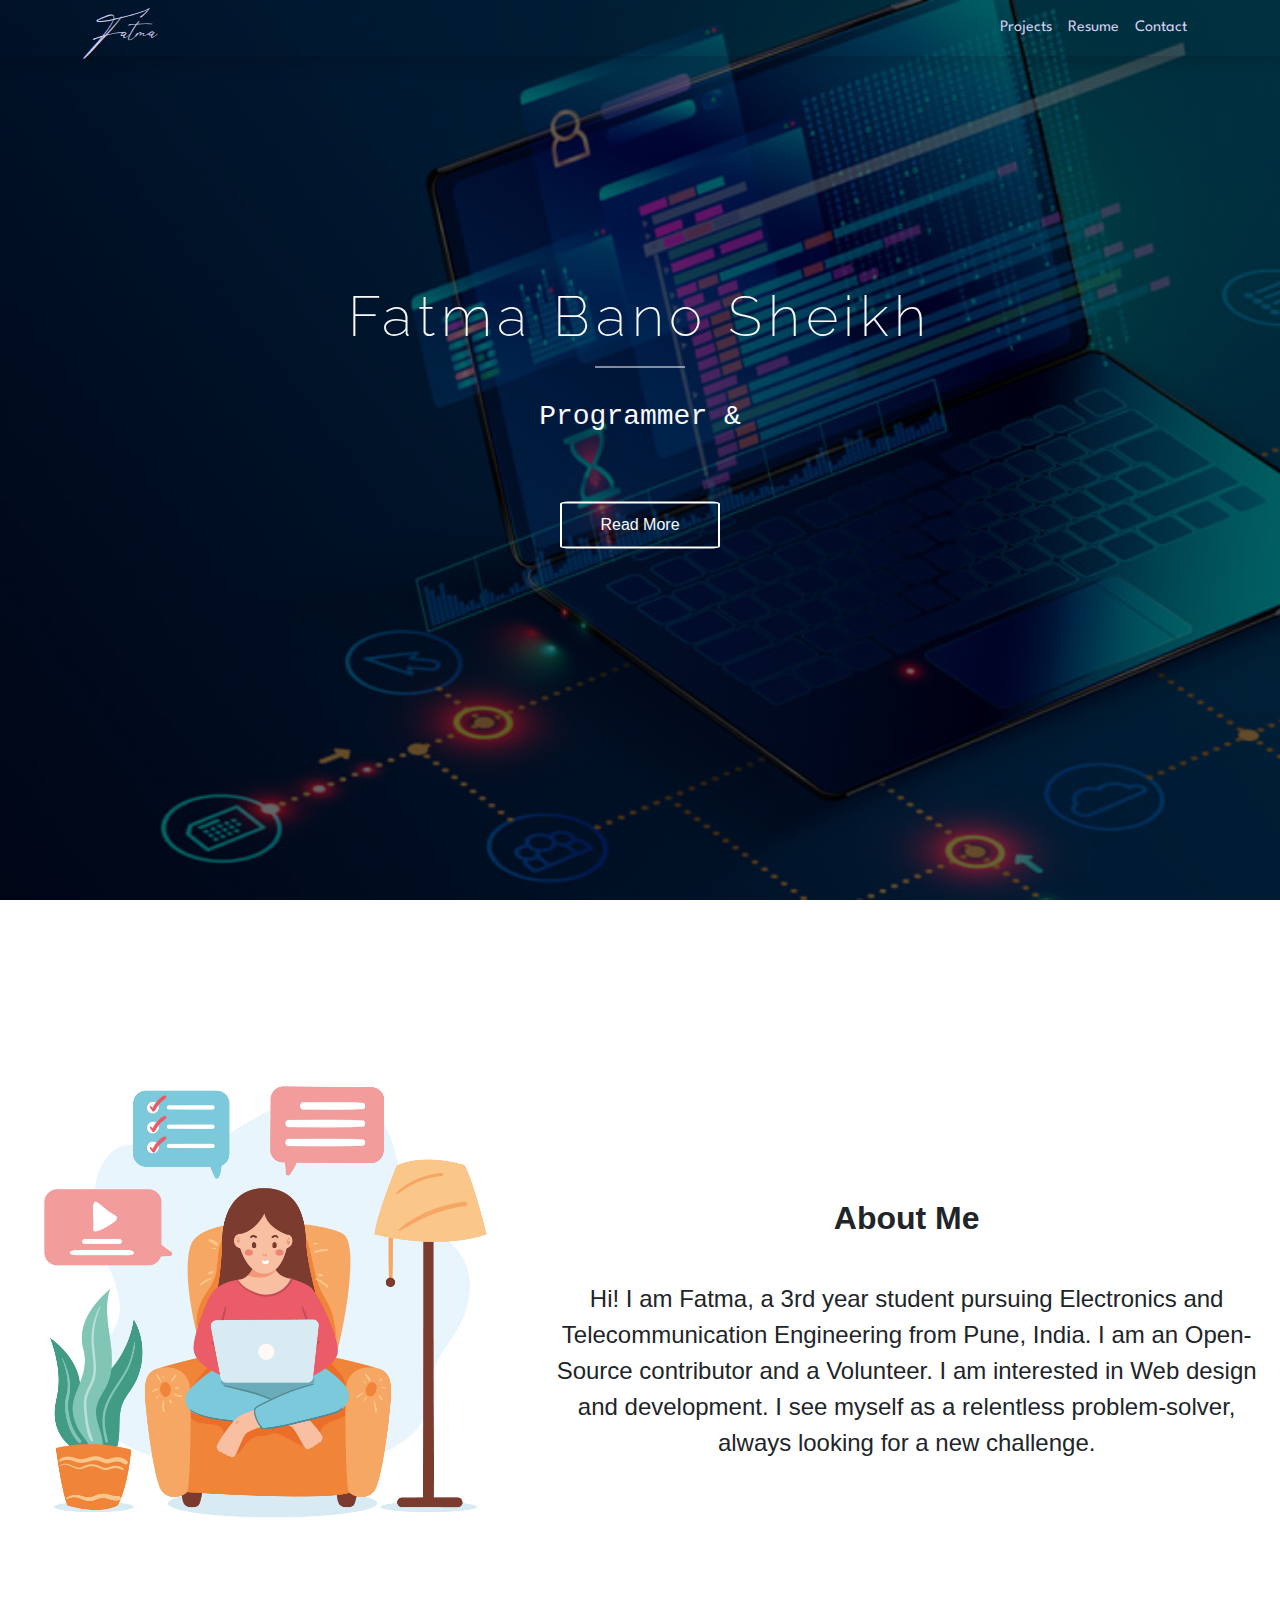
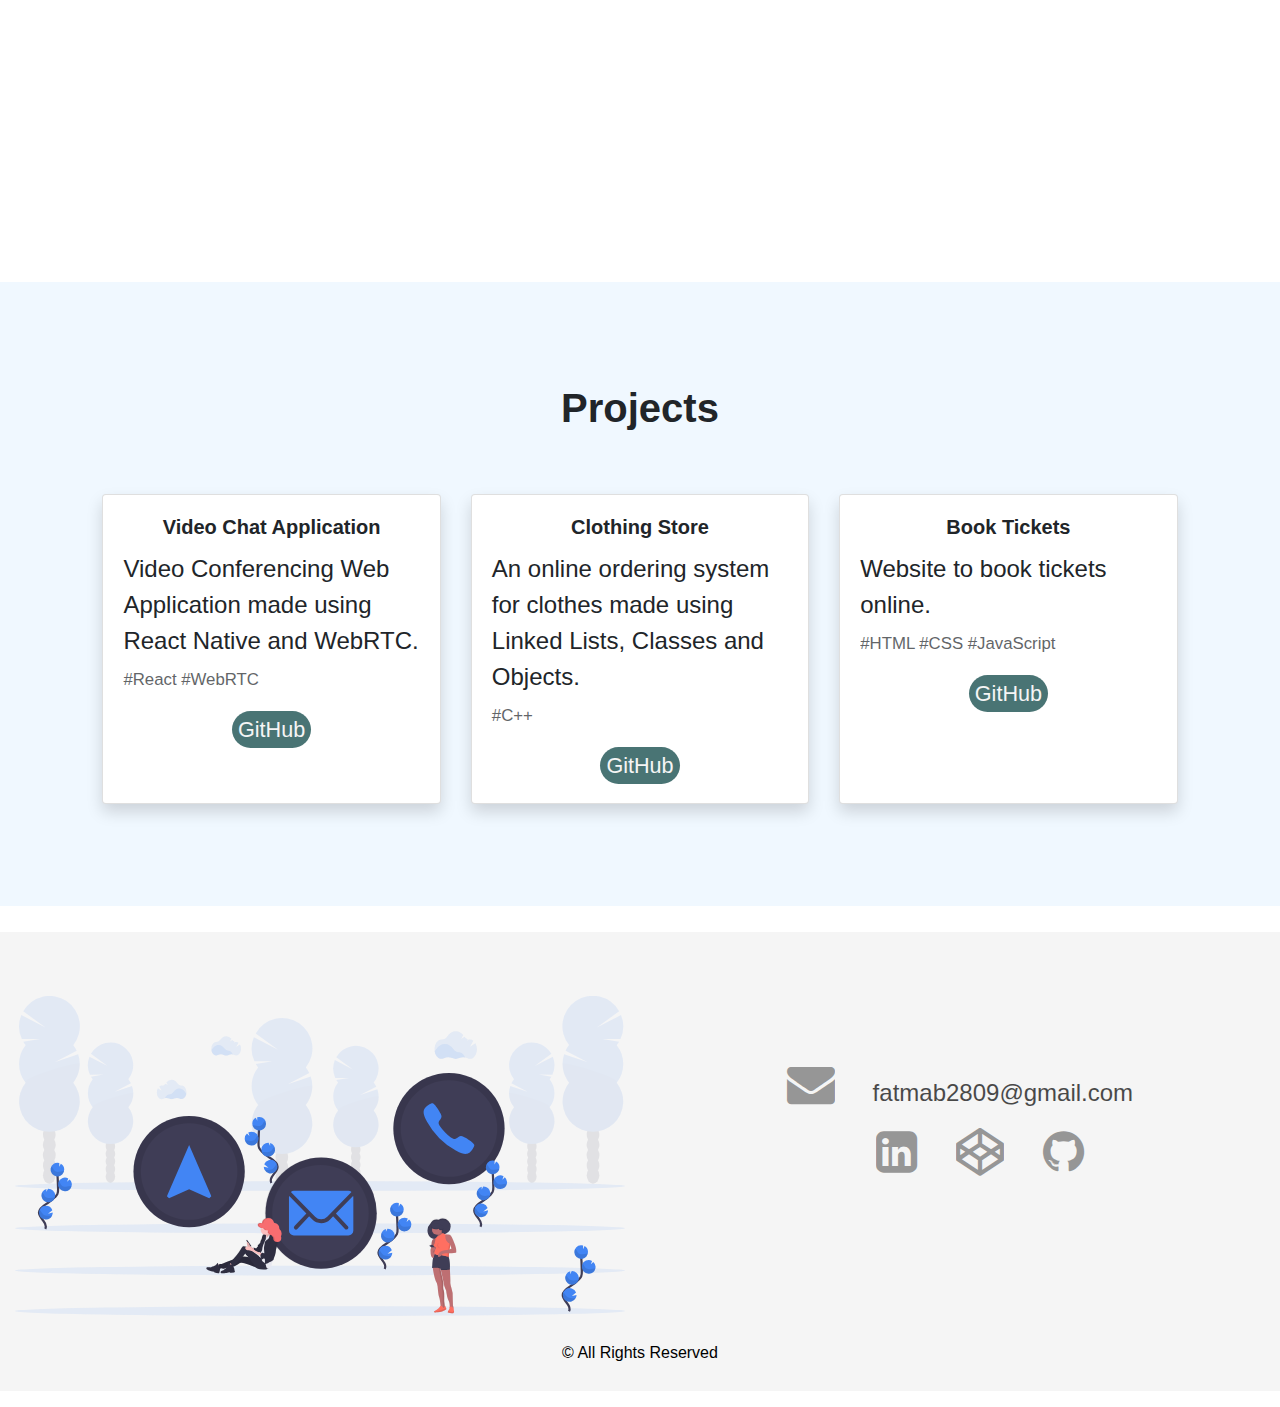
==== index.html @ 67e37844 "url canonicalization" ====
<!DOCTYPE html>
<html lang="en">	
	<head>
		<!-- Global site tag (gtag.js) - Google Analytics -->
<script async src="https://www.googletagmanager.com/gtag/js?id=G-5P81C9EN9Z"></script>
<script>
  window.dataLayer = window.dataLayer || [];
  function gtag(){dataLayer.push(arguments);}
  gtag('js', new Date());

  gtag('config', 'G-5P81C9EN9Z');
</script>
		<title>Fatma Sheikh</title>
		<meta charset="utf-8">
		<meta name="viewport" content="width=device-width, initial-scale=1">
		<meta name="description" content="Student at MKSSS's Cummins College of Engineering, Pune. Web Developer.">
		<meta name="keywords" content="Fatma Bano Sheikh, Fatma Sheikh, Fatma, Fatma Bano, Fatima Sheikh, student, cummins college, web developer">
		<link rel="canonical" href="https://fatmasheikh.netlify.app/">
		<link rel="apple-touch-icon" sizes="180x180" href="favicon_io/apple-touch-icon.png">
		<link rel="icon" type="image/png" sizes="32x32" href="favicon_io/favicon-32x32.png">
		<link rel="icon" type="image/png" sizes="16x16" href="favicon_io/favicon-16x16.png">
		<link rel="manifest" href="favicon_io/site.webmanifest">
		<link rel="stylesheet" href="https://stackpath.bootstrapcdn.com/font-awesome/4.7.0/css/font-awesome.min.css" />

		<script src="https://ajax.googleapis.com/ajax/libs/jquery/3.5.1/jquery.min.js"></script>
		<link rel="stylesheet" href="https://stackpath.bootstrapcdn.com/bootstrap/4.3.1/css/bootstrap.min.css" integrity="sha384-ggOyR0iXCbMQv3Xipma34MD+dH/1fQ784/j6cY/iJTQUOhcWr7x9JvoRxT2MZw1T" crossorigin="anonymous">
		<link rel="stylesheet" href="css/styles.css" />
		<script type="text/javascript">
		var speed=60, i=0;
		var txt="Programmer & Web Developer";
		function typewriter(){
			if(i<txt.length)
			{
				document.getElementById('type').innerHTML+=txt.charAt(i);
				i++;
				setTimeout(typewriter,speed);
			}
		};
		function smoothscroll(e){
			if(e.innerHTML=="Projects")
			{
				document.querySelector("#projects").scrollIntoView({ behavior: 'smooth' });
			}
			console.log(e.innerHTML);
			if(e.innerHTML=="Read More")
			{
				document.querySelector("#intro").scrollIntoView({ behavior: 'smooth' });
			}
			if(e.innerHTML=="Contact")
			{
				document.querySelector("#connect").scrollIntoView({behavior: 'smooth'});
			}
		};
	</script>
 	
</head>
	<body onload="typewriter()">
	<div id="container">
		<!--Navigation-->
		<nav class="navbar navbar-expand-lg navbar-light bg-light shadow ">
  <div class="container">
    <a class="navbar-brand" href="index.html">Fatma</a>
    <button class="navbar-toggler" type="button" data-toggle="collapse" data-target="#navbarResponsive" aria-controls="navbarResponsive" aria-expanded="false" aria-label="Toggle navigation">
          <span class="navbar-toggler-icon"></span>
        </button>
    <div class="collapse navbar-collapse" id="navbarResponsive">
      <ul class="navbar-nav ml-auto">
        <!-- <li class="nav-item active">
          <a class="nav-link" href="index.html">Home
                <span class="sr-only">(current)</span>
              </a>
        </li> -->
        <li class="nav-item">
          <a class="nav-link" onclick="smoothscroll(this)">Projects</a>
        </li>
		<li class="nav-item">
          <a class="nav-link" target="_blank" href="https://drive.google.com/file/d/1CcFEga8HTwQ_sNkXRz-5Oek2dpsrwOah/view?usp=sharing">Resume</a>
        </li>
        <li class="nav-item">
          <a class="nav-link" onclick="smoothscroll(this)">Contact</a>
        </li>
      </ul>
    </div>
  </div>
</nav>
		<!--Hero Section-->
	<section class="hero text-center text-light" >
		<div class="text">
			<div class="wrap">
			<h2>Fatma Bano Sheikh</h2><br>
			<h3 id="type" ></h3><br><br><br>
			<a onclick="smoothscroll(this)">Read More</a>
		</div>
		</div>
	</section>
	
	<main>
	<!--Intro part-->
	<section id="intro" class="container-fluid">
		<div class="row">
			<div class="col-md-5 image">
				<img src="./images/3651859.jpg" class="img-responsive" alt="me">
			</div>
			<div class="col-md-7">
				<h2><b>About Me</b></h2>
				<p>Hi! I am Fatma, a 3rd year student pursuing Electronics and Telecommunication Engineering from Pune, India. I am an Open-Source contributor and a Volunteer. I am interested in Web design and development. I see myself as a relentless problem-solver, always looking for a new challenge. </p>
			</div>
		</div>
		<!--Add work experience-->
	</section>

	<!--Projects-->
	<section id="projects" class="container-fluid">
		<h1><b>Projects</b></h1>
		<div class="row">
			
			<div class="col-sm-6 col-md-4">
			  <div class="card shadow">
				  <div class="card-body">
					  <h5 class="card-title"><b>Video Chat Application</b></h5>
					  <p class="card-text">Video Conferencing Web Application made using React Native and WebRTC.
					  <br><span>#React #WebRTC</span></p> 
					  <a href="https://github.com/fatmab2809/video-conference-app" target="_blank">GitHub</a>
				  </div>
			  </div>
		  </div>

		  <div class="col-sm-6 col-md-4">
			<div class="card shadow">
				<div class="card-body">
					<h5 class="card-title"><b>Clothing Store</b></h5>
					<p class="card-text">An online ordering system for clothes made using Linked Lists, Classes and Objects.
					<br><span>#C++</span></p>
					<a href="https://github.com/Vanshika-2001/Buffer/tree/master/Clothing%20Store" target="_blank">GitHub</a>
				</div>
			</div>
		</div>

		<div class="col-sm-6 col-md-4">
			<div class="card shadow">
				<div class="card-body">
					<h5 class="card-title"><b>Book Tickets</b></h5>
					<p class="card-text">Website to book tickets online.
						<br><span>#HTML #CSS #JavaScript</span>
					</p>
					<a href="https://github.com/fatmab2809/bookticket" target="_blank">GitHub</a>
				</div>
			</div>
		</div>

		</div>
	</section>

</main>		
</div>
	<!--Contact-->
	<footer id="connect">
		<div class="container-fluid">
			<div class="row">
				<div class="col-md-6">
					<img src="images/contact.svg" alt="social media connect">
				</div>
				<div class="col-md-6 contacts">
					<a target="_blank" href="mailto:fatmab2809@gmail.com"><i class="fa fa-envelope fa-2x" aria-hidden="true"></i> &nbsp;fatmab2809@gmail.com</a>
					<ul>
						<li><a href="https://www.linkedin.com/in/fatma-bano-sheikh-063661198/" target="_blank"><i class="fa fa-linkedin-square fa-2x" aria-hidden="true" title="LinkedIn"><p class="sr-only">LinkedIn</p></i></a></li>
						<li><a href="https://codepen.io/Fatmabano" target="_blank"><i class="fa fa-codepen fa-2x"  aria-hidden="true" title="CodePen"></i><p class="sr-only">CodePen</p></a></li>
						<li><a href="https://github.com/fatmab2809" target="_blank" ><i class="fa fa-github fa-2x" aria-hidden="true" title="GitHub"></i><p class="sr-only">GitHub</p></a></li>
					</ul>
				</div>
			</div>
		</div>
		
		<p class="copyright">&#169; All Rights Reserved</p>
	</footer>
	<!---Script tags-->	
		<script src="https://code.jquery.com/jquery-3.5.1.min.js" integrity="sha256-9/aliU8dGd2tb6OSsuzixeV4y/faTqgFtohetphbbj0=" crossorigin="anonymous"></script>
		<script src="https://maxcdn.bootstrapcdn.com/bootstrap/3.4.1/js/bootstrap.min.js"></script>
		<script src="https://ajax.googleapis.com/ajax/libs/jquery/3.5.1/jquery.min.js"></script>
		<script src="https://stackpath.bootstrapcdn.com/bootstrap/4.5.0/js/bootstrap.bundle.min.js"></script>

 </body>
</html>
---- css/styles.css ----
@import url('https://fonts.googleapis.com/css2?family=Courgette&family=Oswald&family=Raleway&family=Roboto+Slab:wght@500&family=Spartan:wght@500&display=swap');

/*#loader { 
            border: 12px solid #f3f3f3; 
            border-radius: 50%; 
            border-top: 12px solid #444444; 
            width: 70px; 
            height: 70px; 
            animation: spin 1s linear infinite; 
        } 
          
     @keyframes spin { 
            100% { 
                transform: rotate(360deg); 
            } 
        } 
          
    .center { 
            position: absolute; 
            top: 0; 
            bottom: 0; 
            left: 0; 
            right: 0; 
            margin: auto; 
        } 
	*/

.navbar {
  background-image:
linear-gradient(
      rgba(0, 0, 0, 0.6),
      rgba(0, 0, 0, 0.6)
    ),
    url('../images/bg.jpg');
  background-attachment: fixed;
  font-family: 'Spartan', sans-serif;
   background-size:cover;
}
.hero{
  background-image: linear-gradient(
      rgba(0, 0, 0, 0.6),
      rgba(0, 0, 0, 0.6)
    ),
    url('../images/bg.jpg');
  background-attachment: fixed;
  background-size:cover;
  height:100vh;
}
@media screen and (max-width:600px)
{
  .navbar {
  background-image:
			linear-gradient(
		  rgba(0, 0, 0, 0.6),
		  rgba(0, 0, 0, 0.6)),
		  url('../images/bg.jpg');
		  background-position:center;
	}
	.hero{
			background-image: linear-gradient(
			  rgba(0, 0, 0, 0.6),
			  rgba(0, 0, 0, 0.6)
			),
			url('../images/bg.jpg');
			background-position:center;
	}
}
.text{
	 position: relative;
	top:10%;
	right:50%;
	transform: translate(50%,50%);
	font-family: 'Advent Pro', sans-serif;
}
.text h2{
    font-family: 'Raleway', sans-serif;
    font-weight: 200;
    letter-spacing: .1em;
    font-size: 3.5em;
    line-height: 1.4em;
  }
.text h2::after{
	content:"";
	margin:auto;
	border-bottom: 1px solid white;
	width:7%;
	margin-top:12px;
	display:block;
}
.text h3{
	font-family: 'Share Tech Mono', monospace;
}
.navbar-light .navbar-nav .nav-link{
	margin:5px;
}
.navbar-light .navbar-brand,.navbar-light .navbar-nav .nav-link{
   color: rgba(211,206,236,1);
   margin-right:5px;
   padding:3px;
  text-align:center;
}
.navbar-light .navbar-toggler{
	background-color:rgb(134 161 186 / 70%);
	color:rgba(255,255,255,.8) !important;
}
.navbar-light .navbar-toggler-icon {
	color:white !important;
}
.navbar-light .navbar-brand:hover,.navbar-light .navbar-nav .nav-link:hover, .active>.nav-link:hover{
	color:rgba(255,255,255,1) !important;
}
.navbar-light .navbar-brand:focus,.navbar-light .navbar-nav .nav-link:focus{
	color:rgba(255,255,255,1);
}
/* .active>.nav-link{
	color:rgba(211,206,236,1) !important;
} */
.wrap a{
	padding:1% 3% 1% 3%;
	color:white;
	border:2px white solid;
	border-radius: 5%;
	font-family: 'Advent Pro', sans-serif;
	text-decoration:none;
}
.wrap a:hover{
	background:rgba(255,250,250,0.8);
	color:black !important;
}
body{
	text-align:center;
}
main{
	font-family: Roboto, Helvetica, sans-serif;
}
/* .center{
	padding:2em;
	margin: 3em 5em 4em 5em;
} */
#intro{
	height: 100vh;
	margin-top: 2%;
}
.col-md-7{
	padding-top: 17%;
} 
.col-md-7 p{
	padding-top: 5%;
	font-size: 1.5em;
}
.image img{
	padding-top: 12%;
	width:100%;
	height:100%;
}
@media screen and (max-width:768px) {
	#intro{
		margin-bottom: 5%;
		margin-top: 2%;
	}
	.col-md-7{
		padding-top: 0%;
	}
	#projects{
		margin-top: 50%;
	}
}
#projects{
	background-color: aliceblue;
	padding: 8%;
	margin-bottom: 2%;
}
#projects h1{
	padding-bottom: 5%;
}
.card{
	height: 100%;
	font-size: 1.5em;
}
.card-text{
	text-align: left;
	padding-top: 0%;
}
.card-body a{
	background-color: rgb(73, 116, 116);
	padding:2%;
	border-radius: 50px;
	text-decoration: none;
	color: whitesmoke;
	font-size: 0.9em;
}
.card-body a:hover{
	background-color: whitesmoke;
	color: black;
}
.card-text span{
	opacity: 0.7;
	font-size: 0.7em;
}
@media screen and (max-width:775px){
	.achievement h2{
		margin-top:0px;
		margin-bottom:7%;
	}
}

@media screen and (max-width:780px)	
{
	#bg{
	background-image:none;
	
	}
}
@media screen and (min-width:782px){
	#bg h2{
		padding:10%;
	}
}

@media screen and (min-width:782px){
	#title h2{
		padding:0%;
	}
}
#title h2{
	padding-bottom:2%;
}
#title{
	margin-left:1%;
	margin-right:1%;
}
#title a{
	color:#3613E5;
	text-decoration: none;
}	
#title a:hover{
	color:#9992bf;
}
@font-face {
	font-family: "AnthoniSignature";
	src: url(../fonts/AnthoniSignature.ttf) format("truetype"),
		url(../fonts/AnthoniSignature.woff) format("woff"),
		url(../fonts/AnthoniSignature.woff2) format("woff2");
}
	
.navbar-brand{
	font-family: "AnthoniSignature";
	font-size:20px;
	padding:.5%;
	
}

/* #container{
	min-height:100vh;
	margin-bottom:-140px;
}
#container:after{
	content:"";
	height:140px;
	display:block;
} */

footer{
	height:100%;
	
	background: whitesmoke;  /* fallback for old browsers */
	padding-top:5%;
	background-size:cover;
	margin-bottom: 0%;
}
footer a{
	font-size:1.5em;
	/* font-family: 'Raleway', serif; */
	color:black !important;
	opacity:0.7;
	transition: all 0.5s linear;
}
footer li{
	display:inline-block;
	list-style-type:none;
	margin:3%;
}
/* footer ul{
	margin-bottom:0px;
} */
li i,footer i{
	color:rgba(0, 0, 0, 0.8);
	opacity:0.7;
	transition: all 0.5s linear;
	margin-right:4%;
}
footer i:hover,li i:hover, footer a:hover{
	opacity:1;
	text-decoration:none;
}
.col-md-6 img{
	height: 100%;
	width: 100%;
	margin-bottom: 0;
}
.contacts{
	padding-top: 5%;
}
.copyright{
    text-align: center;
    font-weight:200;
	padding: 2%;
	color: black;
}
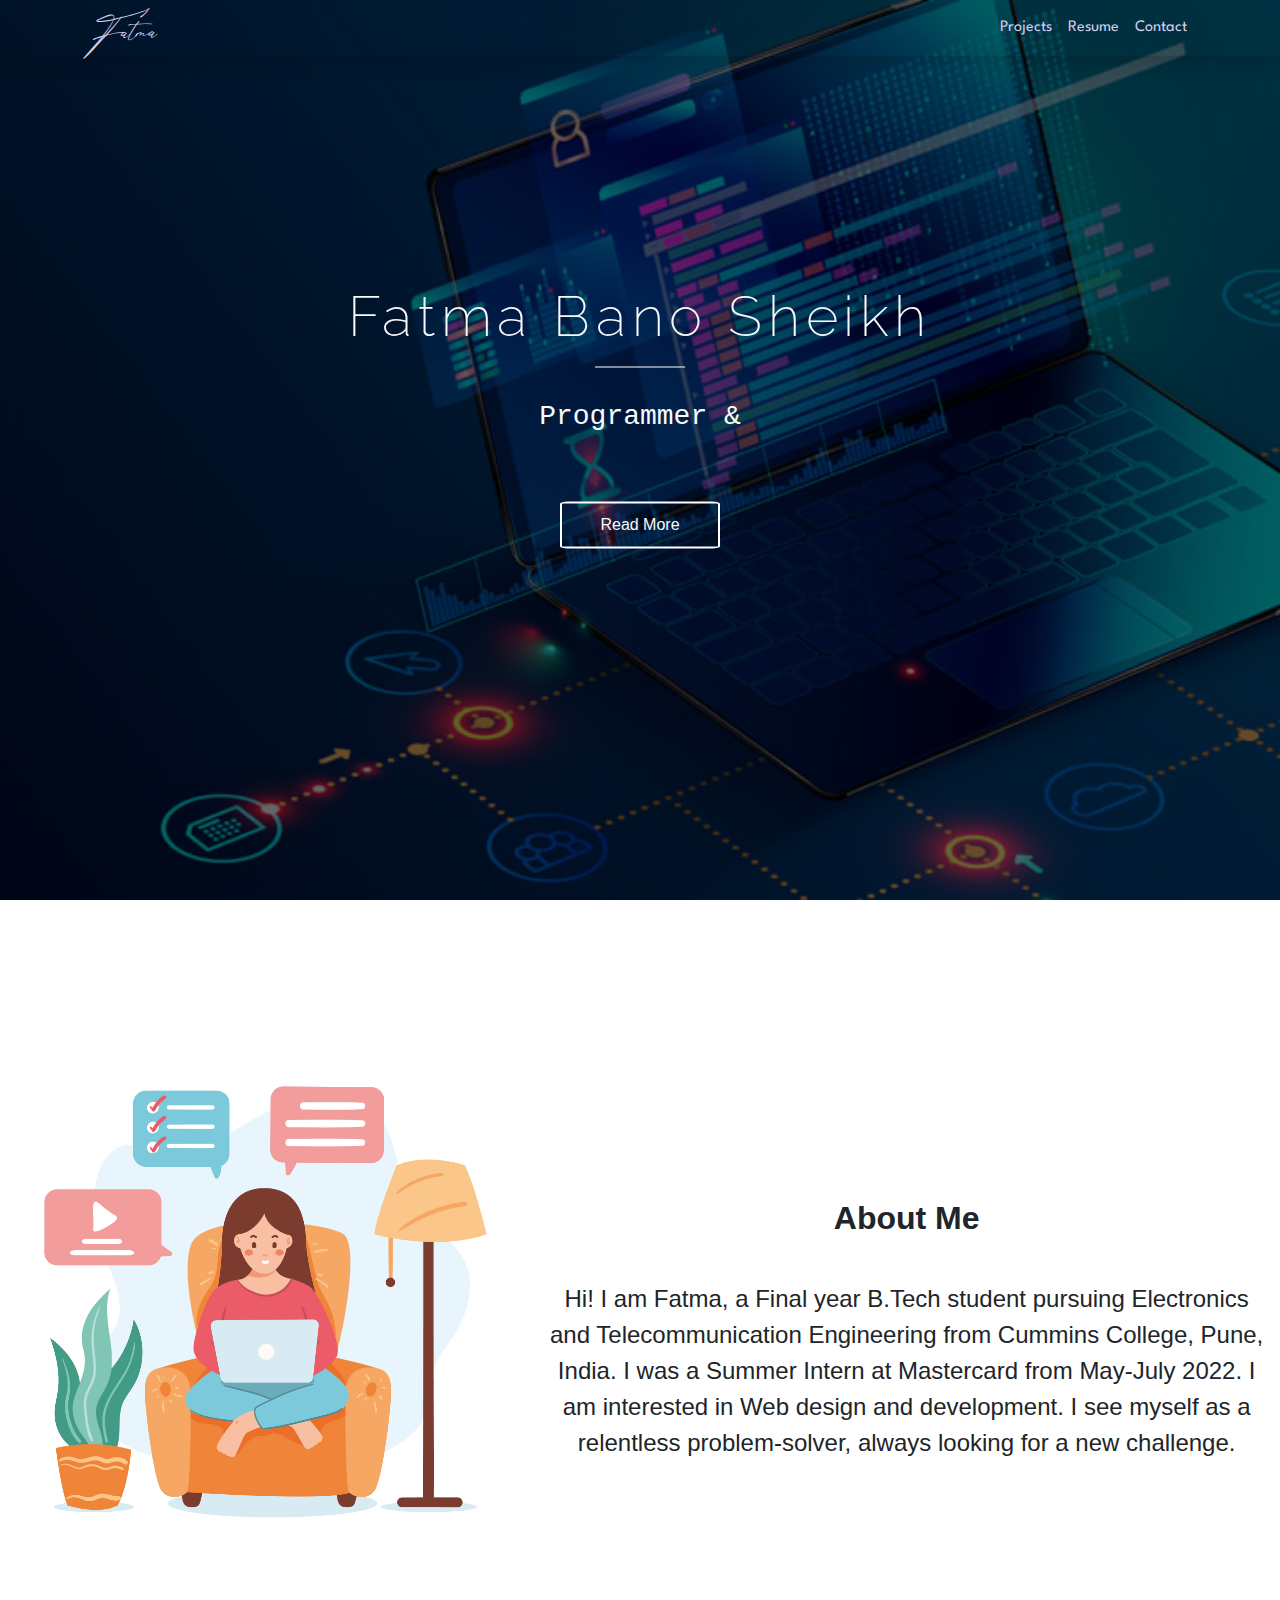
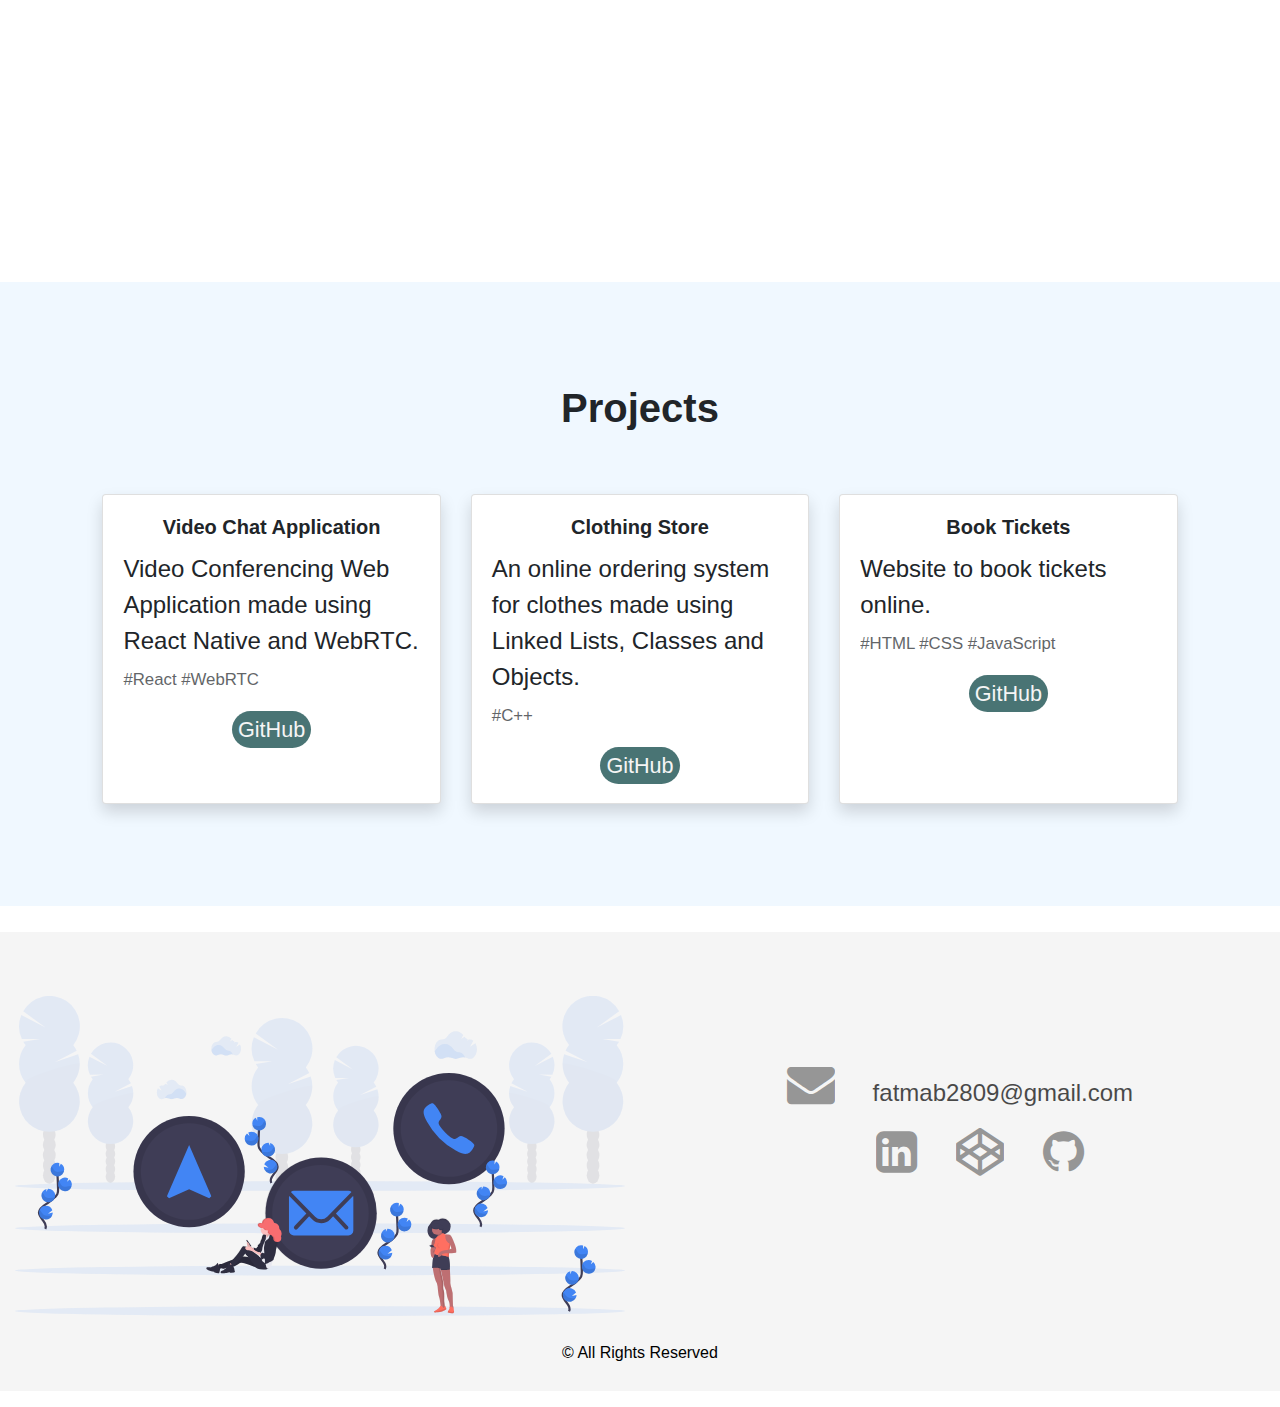
==== commit 8640bcfd: "Update index.html" ====
--- a/index.html
+++ b/index.html
@@ -11,11 +11,12 @@
   gtag('config', 'G-5P81C9EN9Z');
 </script>
 		<title>Fatma Sheikh</title>
+<!-- 		<link rel="canonical" href="https://fatmasheikh.netlify.app/"> -->
 		<meta charset="utf-8">
 		<meta name="viewport" content="width=device-width, initial-scale=1">
 		<meta name="description" content="Student at MKSSS's Cummins College of Engineering, Pune. Web Developer.">
-		<meta name="keywords" content="Fatma Bano Sheikh, Fatma Sheikh, Fatma, Fatma Bano, Fatima Sheikh, student, cummins college, web developer">
-		<link rel="canonical" href="https://fatmasheikh.netlify.app/">
+		<meta name="keywords" content="Fatma Bano Sheikh, Fatma Sheikh, Fatma, Fatma Bano, Fatima Sheikh, Student, Cummins college, Web developer, application, projects, fatma, github">
+		
 		<link rel="apple-touch-icon" sizes="180x180" href="favicon_io/apple-touch-icon.png">
 		<link rel="icon" type="image/png" sizes="32x32" href="favicon_io/favicon-32x32.png">
 		<link rel="icon" type="image/png" sizes="16x16" href="favicon_io/favicon-16x16.png">
@@ -103,7 +104,7 @@
 			</div>
 			<div class="col-md-7">
 				<h2><b>About Me</b></h2>
-				<p>Hi! I am Fatma, a 3rd year student pursuing Electronics and Telecommunication Engineering from Pune, India. I am an Open-Source contributor and a Volunteer. I am interested in Web design and development. I see myself as a relentless problem-solver, always looking for a new challenge. </p>
+				<p>Hi! I am Fatma, a Final year B.Tech student pursuing Electronics and Telecommunication Engineering from Cummins College, Pune, India. I was a Summer Intern at Mastercard from May-July 2022. I am interested in Web design and development. I see myself as a relentless problem-solver, always looking for a new challenge. </p>
 			</div>
 		</div>
 		<!--Add work experience-->
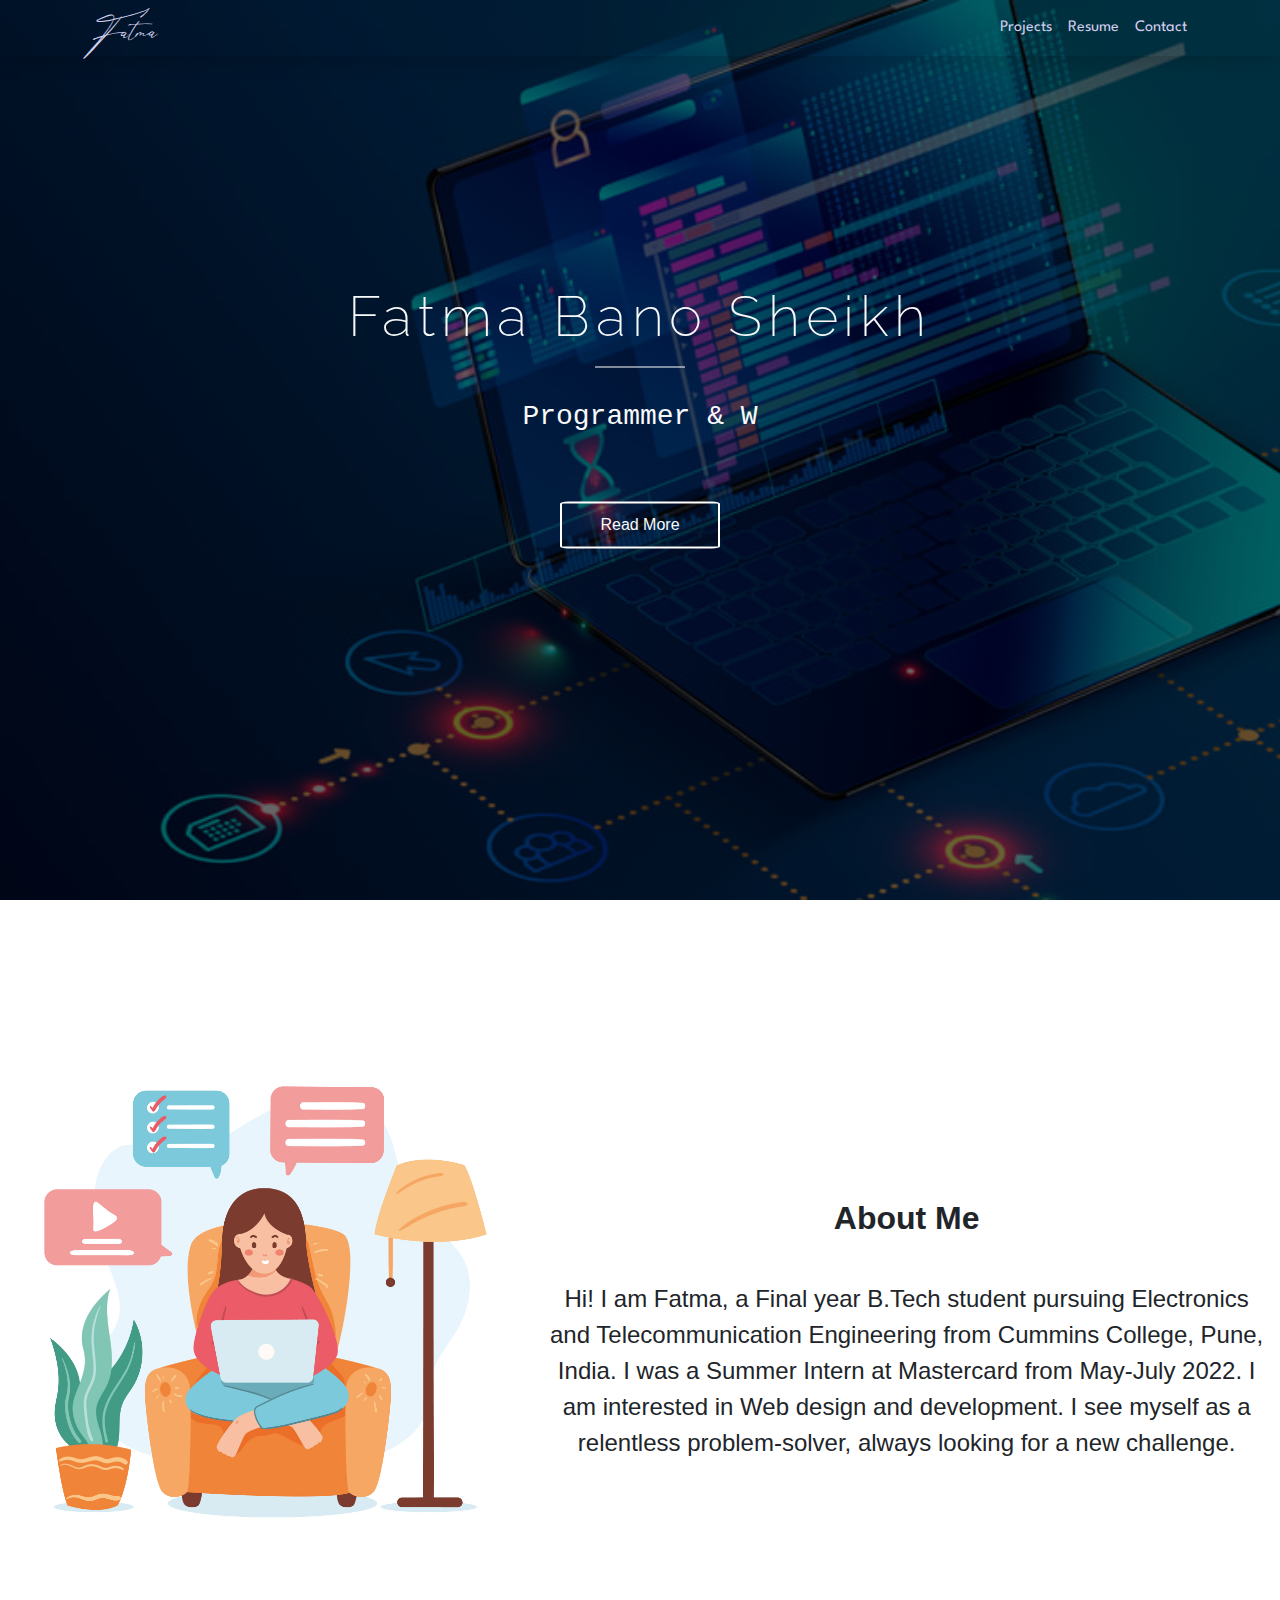
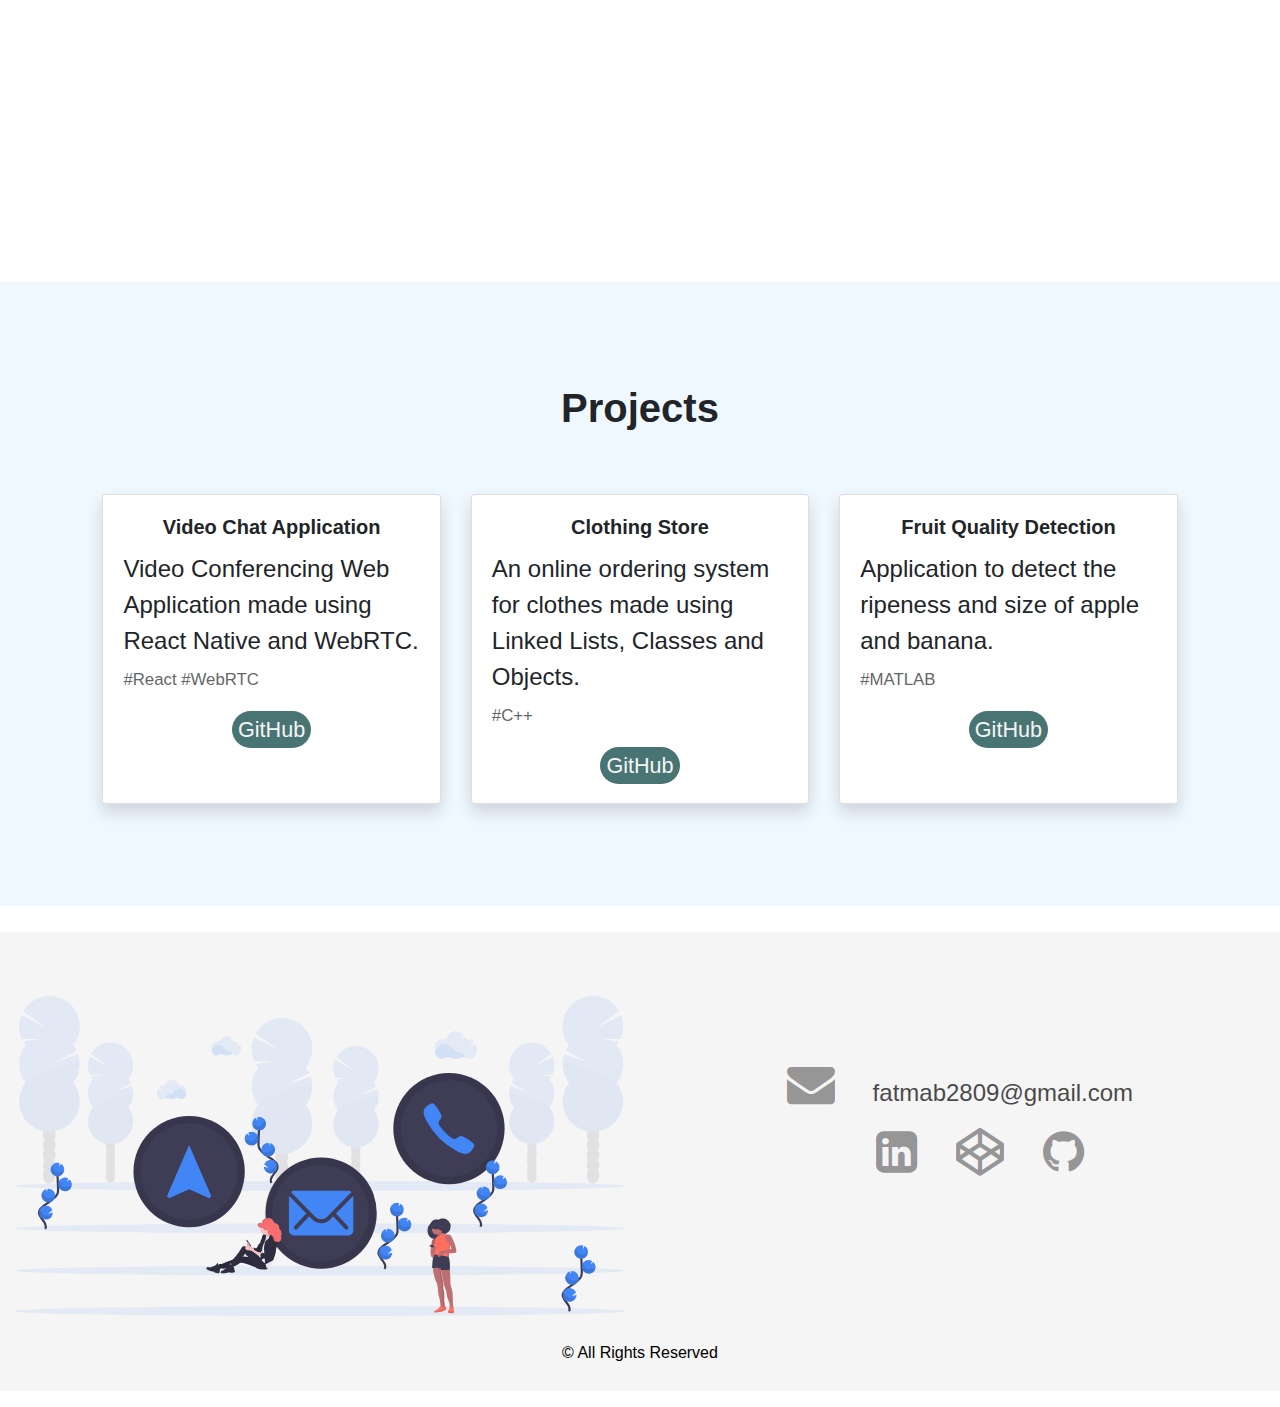
==== commit c52103c0: "Update index.html" ====
--- a/index.html
+++ b/index.html
@@ -140,11 +140,11 @@
 		<div class="col-sm-6 col-md-4">
 			<div class="card shadow">
 				<div class="card-body">
-					<h5 class="card-title"><b>Book Tickets</b></h5>
-					<p class="card-text">Website to book tickets online.
-						<br><span>#HTML #CSS #JavaScript</span>
+					<h5 class="card-title"><b>Fruit Quality Detection</b></h5>
+					<p class="card-text">Application to detect the ripeness and size of apple and banana.
+						<br><span>#MATLAB</span>
 					</p>
-					<a href="https://github.com/fatmab2809/bookticket" target="_blank">GitHub</a>
+					<a href="https://github.com/fatmab2809/Fruit_Quality_Detection" target="_blank">GitHub</a>
 				</div>
 			</div>
 		</div>
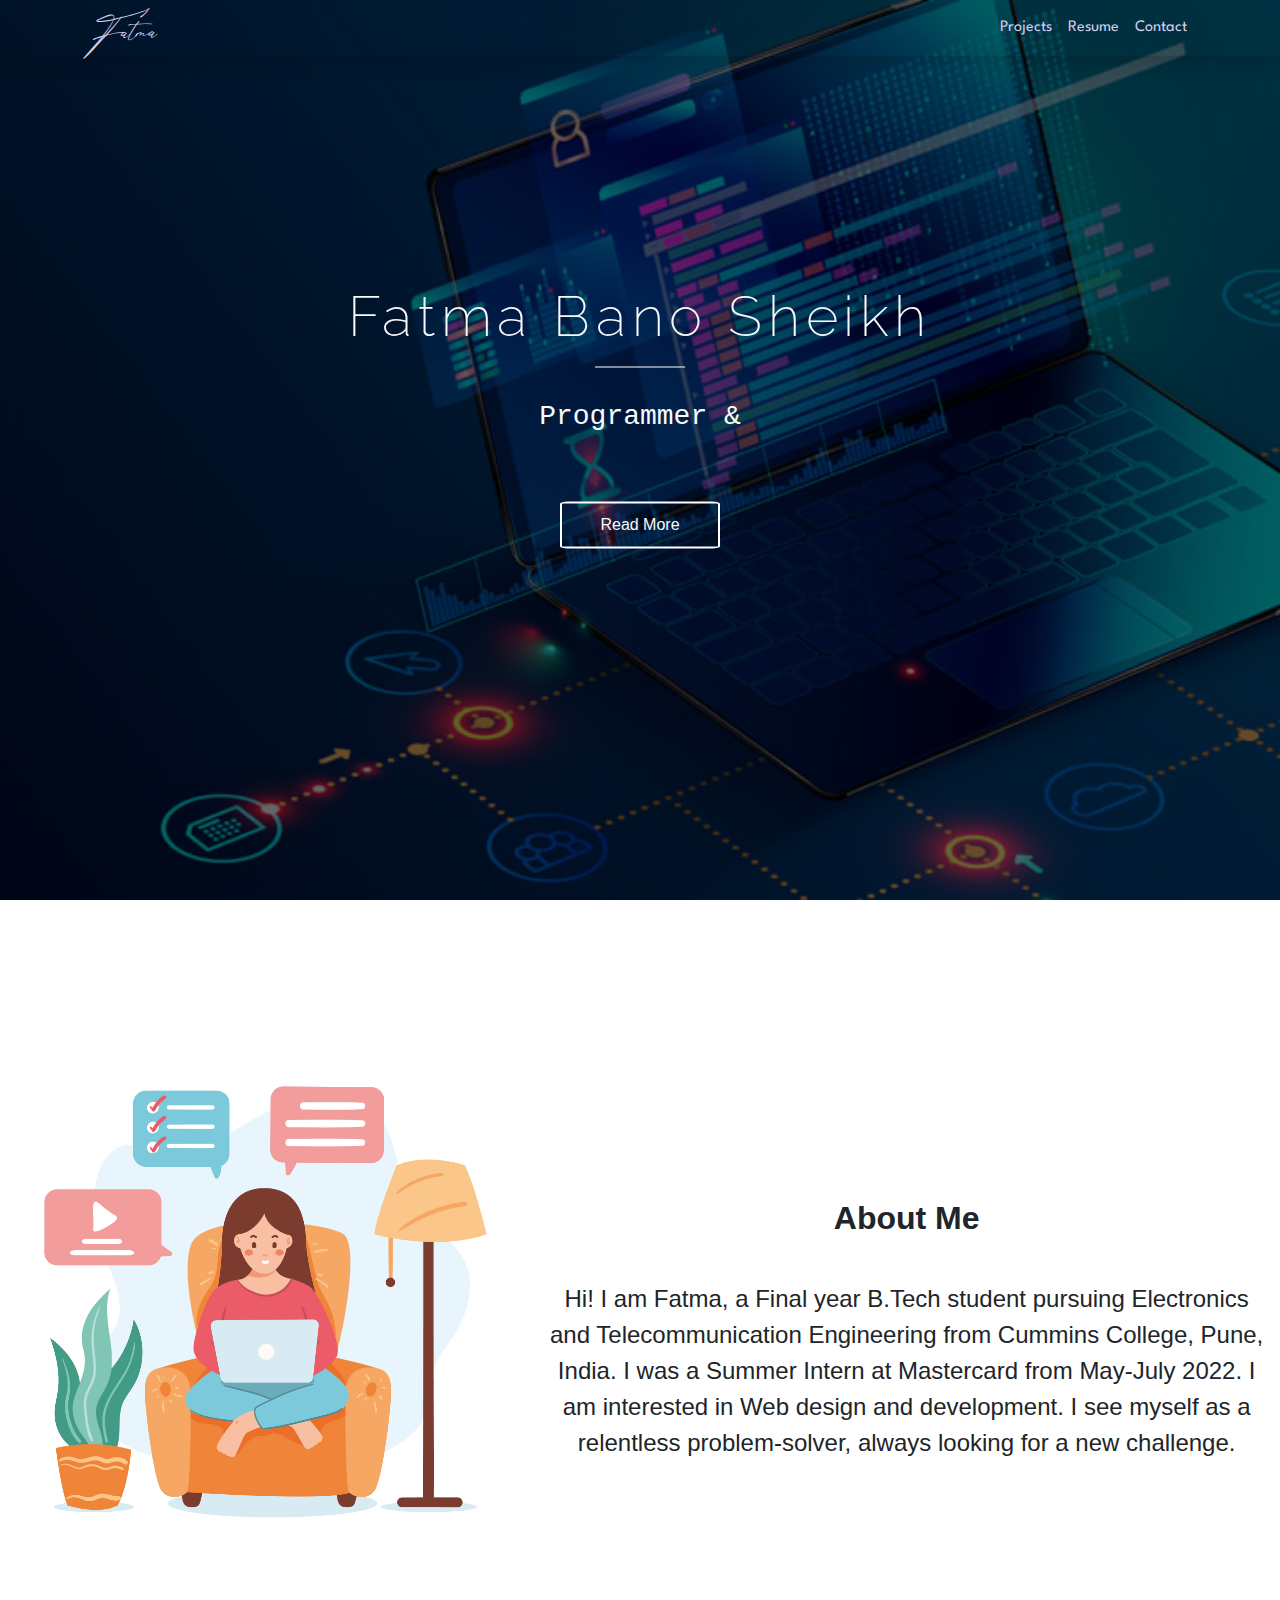
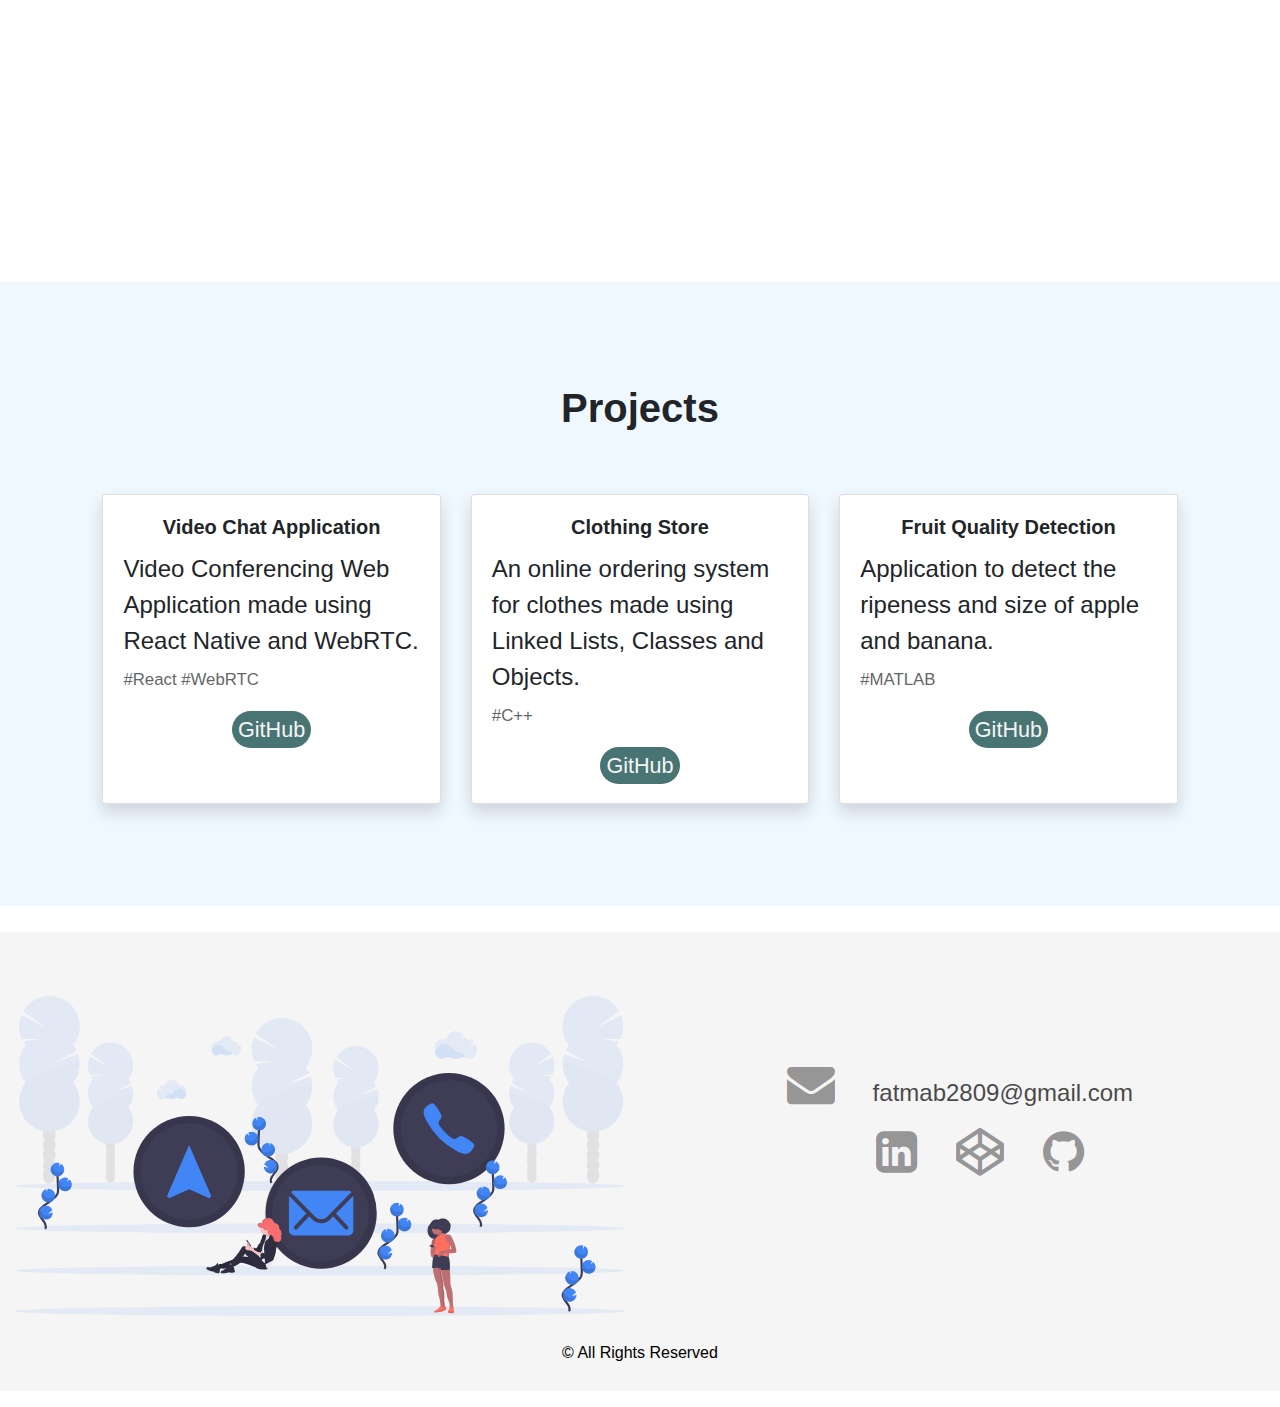
==== commit 435b2ddc: "changed resume link" ====
--- a/index.html
+++ b/index.html
@@ -75,7 +75,7 @@
           <a class="nav-link" onclick="smoothscroll(this)">Projects</a>
         </li>
 		<li class="nav-item">
-          <a class="nav-link" target="_blank" href="https://drive.google.com/file/d/1CcFEga8HTwQ_sNkXRz-5Oek2dpsrwOah/view?usp=sharing">Resume</a>
+          <a class="nav-link" target="_blank" href="https://drive.google.com/file/d/1k7YaShREVPJ6mt-HIY2bD48VjZPX7jPd/view?usp=sharing">Resume</a>
         </li>
         <li class="nav-item">
           <a class="nav-link" onclick="smoothscroll(this)">Contact</a>
